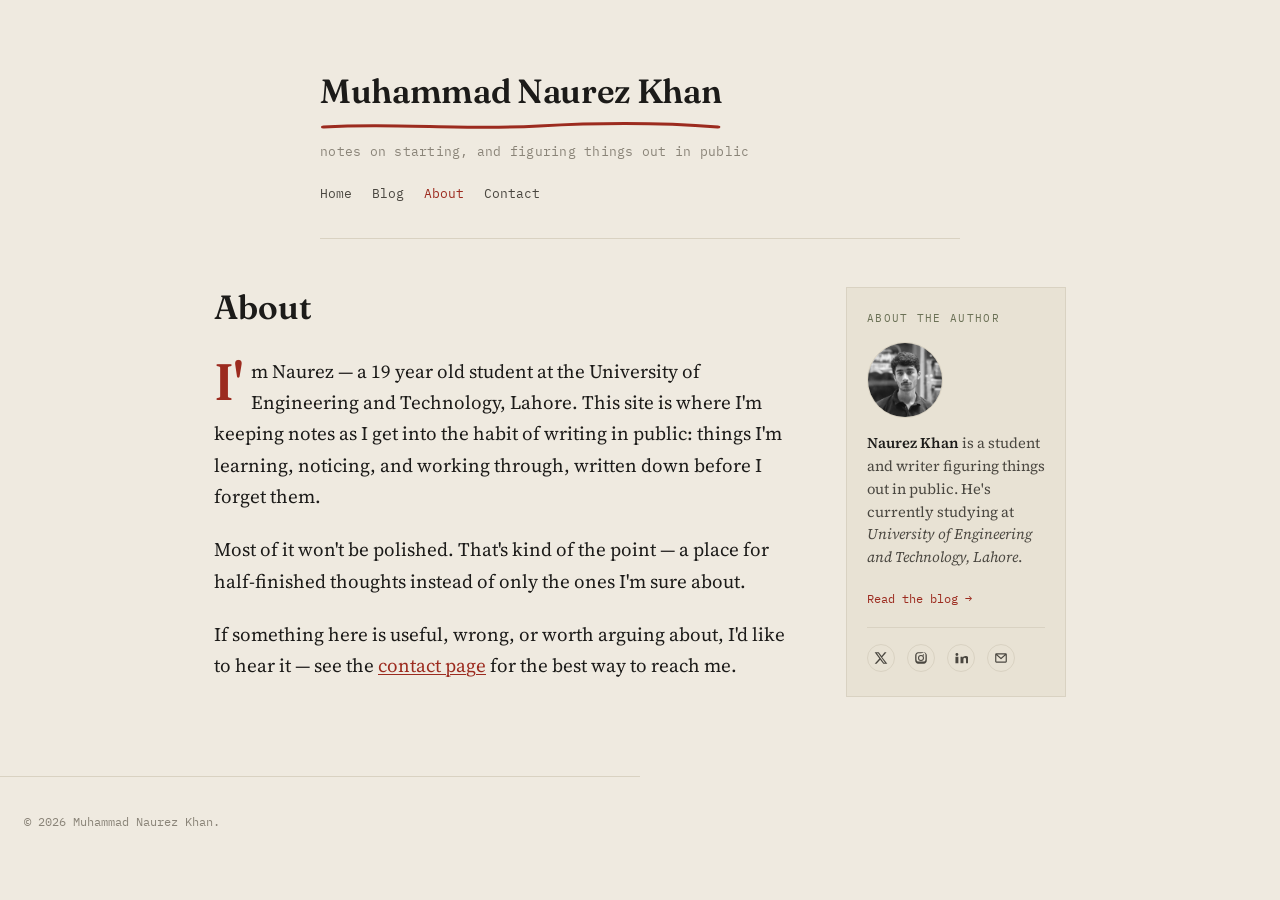
==== blog/about.html @ 8a97ceec "initial commit" ====
<!DOCTYPE html>
<html lang="en">
<head>
<meta charset="UTF-8">
<meta name="viewport" content="width=device-width, initial-scale=1.0">
<title>About — Muhammad Naurez Khan</title>
<link rel="shortcut icon" href="images/avatar.jpg" type="image/jpeg">
<link rel="icon" href="images/avatar.jpg" type="image/jpeg" sizes="any">
<link rel="apple-touch-icon" href="images/avatar.jpg" type="image/jpeg">
<link rel="stylesheet" href="css/style.css">
</head>
<body>

  <header class="site-header wrap">
    <a class="site-title-link" href="index.html">
      <h1 class="site-title">
        Muhammad Naurez Khan
        <svg viewBox="0 0 220 10" preserveAspectRatio="none">
          <path d="M2 6 C 40 2, 80 9, 120 5 S 190 2, 218 6" />
        </svg>
      </h1>
    </a>
    <p class="site-tagline">notes on starting, and figuring things out in public</p>
    <nav class="site-nav">
      <a href="index.html">Home</a>
      <a href="blog.html">Blog</a>
      <a href="about.html" class="active">About</a>
      <a href="contact.html">Contact</a>
    </nav>
  </header>

  <div class="layout">
    <main class="content">
      <article>
        <h1 class="page-title">About</h1>
        <div class="post-body">
          <p>
            I'm Naurez — a 19 year old student at the University of Engineering
            and Technology, Lahore. This site is where I'm keeping notes as I
            get into the habit of writing in public: things I'm learning,
            noticing, and working through, written down before I forget them.
          </p>
          <p>
            Most of it won't be polished. That's kind of the point — a place
            for half-finished thoughts instead of only the ones I'm sure about.
          </p>
          <p>
            If something here is useful, wrong, or worth arguing about, I'd
            like to hear it — see the <a href="contact.html">contact page</a>
            for the best way to reach me.
          </p>
        </div>
      </article>
    </main>

    <!-- Sidebar: stays put on screen while the page scrolls (position: sticky in css/style.css) -->
    <aside class="sidebar">
      <div class="about-card">
        <p class="about-label">About the author</p>
        <img class="about-avatar" src="images/avatar.jpg" alt="Muhammad Naurez Khan">
        <p class="about-bio">
          <strong>Naurez Khan</strong> is a student and writer figuring things
          out in public. He's currently studying at
          <em>University of Engineering and Technology, Lahore</em>.
        </p>
        <a class="about-more" href="blog.html">Read the blog →</a>
        <div class="about-social">
          <a href="#" aria-label="X / Twitter" title="X / Twitter">
            <svg viewBox="0 0 24 24"><path d="M18.244 2H21.5l-7.5 8.57L22.9 22h-6.9l-5.4-6.98L4.4 22H1.14l8.02-9.17L1.1 2h7.07l4.88 6.4L18.24 2Zm-1.2 18h1.9L7.02 4h-2l12.02 16Z"/></svg>
          </a>
          <a href="#" aria-label="Instagram" title="Instagram">
            <svg viewBox="0 0 24 24"><path d="M12 2c2.72 0 3.06.01 4.12.06 1.06.05 1.79.22 2.42.46.66.26 1.22.6 1.77 1.15.55.55.9 1.11 1.15 1.77.24.63.41 1.36.46 2.42.05 1.06.06 1.4.06 4.12s-.01 3.06-.06 4.12c-.05 1.06-.22 1.79-.46 2.42a4.9 4.9 0 0 1-1.15 1.77 4.9 4.9 0 0 1-1.77 1.15c-.63.24-1.36.41-2.42.46-1.06.05-1.4.06-4.12.06s-3.06-.01-4.12-.06c-1.06-.05-1.79-.22-2.42-.46a4.9 4.9 0 0 1-1.77-1.15 4.9 4.9 0 0 1-1.15-1.77c-.24-.63-.41-1.36-.46-2.42C2.01 15.06 2 14.72 2 12s.01-3.06.06-4.12c.05-1.06.22-1.79.46-2.42.26-.66.6-1.22 1.15-1.77A4.9 4.9 0 0 1 5.44 2.54c.63-.24 1.36-.41 2.42-.46C8.94 2.01 9.28 2 12 2Zm0 1.8c-2.67 0-2.99.01-4.04.06-.87.04-1.34.18-1.65.3-.42.16-.72.35-1.03.66-.31.31-.5.61-.66 1.03-.12.31-.26.78-.3 1.65C4.27 8.55 4.26 8.87 4.26 10c0 0 0 0 0 0-.01.03-.01.03 0 0 .01 3.13.02 3.45.06 4.5.04.87.18 1.34.3 1.65.16.42.35.72.66 1.03.31.31.61.5 1.03.66.31.12.78.26 1.65.3 1.05.05 1.37.06 4.04.06s2.99-.01 4.04-.06c.87-.04 1.34-.18 1.65-.3.42-.16.72-.35 1.03-.66.31-.31.5-.61.66-1.03.12-.31.26-.78.3-1.65.05-1.05.06-1.37.06-4.04s-.01-2.99-.06-4.04c-.04-.87-.18-1.34-.3-1.65a2.8 2.8 0 0 0-.66-1.03 2.8 2.8 0 0 0-1.03-.66c-.31-.12-.78-.26-1.65-.3C14.99 3.81 14.67 3.8 12 3.8Zm0 3.05a5.15 5.15 0 1 1 0 10.3 5.15 5.15 0 0 1 0-10.3Zm0 1.8a3.35 3.35 0 1 0 0 6.7 3.35 3.35 0 0 0 0-6.7Zm5.35-1.99a1.2 1.2 0 1 1-2.4 0 1.2 1.2 0 0 1 2.4 0Z"/></svg>
          </a>
          <a href="#" aria-label="LinkedIn" title="LinkedIn">
            <svg viewBox="0 0 24 24"><path d="M4.98 3.5a2.5 2.5 0 1 1 0 5 2.5 2.5 0 0 1 0-5ZM2.5 9.75h5V21h-5V9.75Zm7.5 0h4.79v1.54h.07c.67-1.23 2.3-2.53 4.73-2.53 5.06 0 6 3.16 6 7.27V21h-5v-5.98c0-1.43-.03-3.27-2.05-3.27-2.05 0-2.37 1.55-2.37 3.16V21h-5V9.75Z"/></svg>
          </a>
          <a href="mailto:you@example.com" aria-label="Email" title="Email">
            <svg viewBox="0 0 24 24"><path d="M2 6a2 2 0 0 1 2-2h16a2 2 0 0 1 2 2v12a2 2 0 0 1-2 2H4a2 2 0 0 1-2-2V6zm3.519 0L12 11.671 18.481 6H5.52zM20 7.329l-7.341 6.424a1 1 0 0 1-1.318 0L4 7.329V18h16V7.329z"/></svg>
          </a>
        </div>
      </div>
    </aside>
  </div>

  <footer class="site-footer wrap">
    <p>&copy; <span id="year"></span> Muhammad Naurez Khan.</p>
  </footer>

  <script>
    document.getElementById('year').textContent = new Date().getFullYear();
  </script>
</body>
</html>
---- blog/css/style.css ----
@import url('https://fonts.googleapis.com/css2?family=Fraunces:opsz,wght@9..144,400;9..144,500;9..144,600&family=Source+Serif+4:ital,wght@0,400;0,600;1,400&family=IBM+Plex+Mono:wght@400;500&display=swap');

:root {
  --paper: #efeae0;
  --paper-soft: #e8e2d4;
  --ink: #1c1b19;
  --ink-soft: #4a4740;
  --ink-faint: #8a8478;
  --stamp: #9c2b1f;
  --olive: #6b7156;
  --rule: #d9d2c2;
  --max-width: 640px;
  --wide-width: 900px;
  --sidebar-width: 220px;
}

* { box-sizing: border-box; }

html { -webkit-text-size-adjust: 100%; }

body {
  margin: 0;
  background: var(--paper);
  color: var(--ink);
  font-family: 'Source Serif 4', Georgia, serif;
  font-size: 19px;
  line-height: 1.65;
  -webkit-font-smoothing: antialiased;
}

a {
  color: var(--stamp);
  text-decoration-thickness: 1px;
  text-underline-offset: 2px;
}

a:hover { color: var(--ink); }

a:focus-visible,
button:focus-visible {
  outline: 2px solid var(--stamp);
  outline-offset: 3px;
}

.wrap {
  max-width: var(--max-width);
  margin: 0 auto;
  padding: 0 24px;
}

/* ---------- Site header (always full width, on top) ---------- */

.site-header {
  padding: 64px 0 32px;
  border-bottom: 1px solid var(--rule);
  margin-bottom: 48px;
  position: relative;
  z-index: 10;
}

.site-title-link {
  text-decoration: none;
  color: var(--ink);
  display: inline-block;
}

.site-title {
  font-family: 'Fraunces', serif;
  font-weight: 600;
  font-size: 2.1rem;
  letter-spacing: -0.01em;
  margin: 0;
  position: relative;
  display: inline-block;
}

/* Hand-drawn underline mark — the signature element */
.site-title svg {
  display: block;
  width: 100%;
  height: 10px;
  margin-top: 2px;
  overflow: visible;
}

.site-title svg path {
  stroke: var(--stamp);
  stroke-width: 3;
  fill: none;
  stroke-linecap: round;
}

.site-tagline {
  font-family: 'IBM Plex Mono', monospace;
  font-size: 0.8rem;
  color: var(--ink-faint);
  margin: 10px 0 20px;
  letter-spacing: 0.02em;
}

.site-nav {
  font-family: 'IBM Plex Mono', monospace;
  font-size: 0.82rem;
  display: flex;
  gap: 20px;
}

.site-nav a {
  color: var(--ink-soft);
  text-decoration: none;
  padding-bottom: 2px;
  border-bottom: none;
}

.site-nav a:hover,
.site-nav a.active {
  color: var(--stamp);
  border-bottom: none;
}

/* ---------- Page layout: content column + sticky sidebar ---------- */

.layout {
  max-width: var(--wide-width);
  margin: 0 auto;
  padding: 0 24px;
  display: grid;
  grid-template-columns: minmax(0, 1fr) var(--sidebar-width);
  gap: 56px;
  align-items: start;
}

.content {
  min-width: 0;
}

/* ---------- Sidebar / About the author ---------- */

.sidebar {
  position: sticky;
  top: 32px;
}

.about-card {
  border: 1px solid var(--rule);
  background: var(--paper-soft);
  padding: 22px 20px 24px;
}

.about-label {
  font-family: 'IBM Plex Mono', monospace;
  font-size: 0.68rem;
  letter-spacing: 0.12em;
  text-transform: uppercase;
  color: var(--olive);
  margin: 0 0 14px;
}

.about-avatar {
  width: 76px;
  height: 76px;
  border-radius: 50%;
  border: 1px solid var(--rule);
  display: block;
  margin: 0 0 14px;
  object-fit: cover;
  background: var(--paper);
}

.about-bio {
  font-size: 0.92rem;
  color: var(--ink-soft);
  margin: 0 0 12px;
  line-height: 1.55;
}

.about-bio strong {
  color: var(--ink);
  font-weight: 600;
}

.about-bio em {
  font-style: italic;
}

.about-more {
  font-family: 'IBM Plex Mono', monospace;
  font-size: 0.78rem;
  text-decoration: none;
  display: inline-block;
  margin-bottom: 18px;
}

.about-social {
  display: flex;
  gap: 12px;
  padding-top: 16px;
  border-top: 1px solid var(--rule);
}

.about-social a {
  color: var(--ink-soft);
  display: inline-flex;
  width: 28px;
  height: 28px;
  align-items: center;
  justify-content: center;
  border: 1px solid var(--rule);
  border-radius: 50%;
  transition: color 0.15s ease, border-color 0.15s ease;
}

.about-social a:hover {
  color: var(--stamp);
  border-color: var(--stamp);
}

.about-social svg {
  width: 14px;
  height: 14px;
  fill: currentColor;
}

/* ---------- Home page ---------- */

.intro {
  margin-bottom: 56px;
}

.intro p {
  font-size: 1.05rem;
  color: var(--ink-soft);
}

.section-label {
  font-family: 'IBM Plex Mono', monospace;
  font-size: 0.72rem;
  letter-spacing: 0.12em;
  text-transform: uppercase;
  color: var(--olive);
  margin: 0 0 18px;
}

.post-preview {
  border-top: 1px solid var(--rule);
  padding: 28px 0;
}

.post-preview:first-of-type { border-top: none; padding-top: 0; }

.post-preview-thumb {
  width: 100%;
  max-height: 260px;
  object-fit: cover;
  border: 1px solid var(--rule);
  margin: 0 0 16px;
  display: block;
}

.post-preview-title {
  font-family: 'Fraunces', serif;
  font-weight: 600;
  font-size: 1.5rem;
  margin: 0 0 6px;
  line-height: 1.25;
}

.post-preview-title a {
  color: var(--ink);
  text-decoration: none;
}

.post-preview-title a:hover { color: var(--stamp); }

.post-meta {
  font-family: 'IBM Plex Mono', monospace;
  font-size: 0.75rem;
  color: var(--ink-faint);
  margin-bottom: 10px;
}

.post-excerpt {
  color: var(--ink-soft);
  margin: 0 0 8px;
}

.read-more {
  font-family: 'IBM Plex Mono', monospace;
  font-size: 0.8rem;
  text-decoration: none;
}

.archive-link {
  display: inline-block;
  margin-top: 8px;
  font-family: 'IBM Plex Mono', monospace;
  font-size: 0.82rem;
}

/* ---------- Single post page ---------- */

.post-title {
  font-family: 'Fraunces', serif;
  font-weight: 600;
  font-size: 2.1rem;
  line-height: 1.2;
  margin: 0 0 12px;
}

.post-tags {
  display: flex;
  gap: 8px;
  margin-bottom: 32px;
}

.post-tag {
  font-family: 'IBM Plex Mono', monospace;
  font-size: 0.7rem;
  letter-spacing: 0.04em;
  color: var(--olive);
  border: 1px solid var(--rule);
  border-radius: 3px;
  padding: 2px 8px;
}

.post-cover {
  width: 100%;
  max-height: 420px;
  object-fit: cover;
  border: 1px solid var(--rule);
  margin: 0 0 32px;
  display: block;
}

.post-body p {
  margin: 0 0 22px;
}

.post-body p:first-of-type::first-letter {
  font-family: 'Fraunces', serif;
  font-size: 3.2rem;
  font-weight: 600;
  float: left;
  line-height: 0.8;
  padding: 6px 8px 0 0;
  color: var(--stamp);
}

.post-image {
  margin: 0 0 28px;
}

.post-image img {
  width: 100%;
  display: block;
  border: 1px solid var(--rule);
}

.post-image figcaption {
  font-family: 'IBM Plex Mono', monospace;
  font-size: 0.75rem;
  color: var(--ink-faint);
  margin-top: 8px;
}

/* ---------- Static pages (About / Contact) ---------- */

.page-title {
  font-family: 'Fraunces', serif;
  font-weight: 600;
  font-size: 2.1rem;
  line-height: 1.2;
  margin: 0 0 28px;
}

.page-body p {
  margin: 0 0 22px;
  color: var(--ink-soft);
}

.contact-links {
  list-style: none;
  margin: 28px 0 0;
  padding: 24px 0 0;
  border-top: 1px solid var(--rule);
}

.contact-links li { margin-bottom: 10px; }

.contact-links a {
  text-decoration: none;
}

.contact-links .label {
  font-family: 'IBM Plex Mono', monospace;
  font-size: 0.72rem;
  letter-spacing: 0.08em;
  text-transform: uppercase;
  color: var(--olive);
  display: inline-block;
  width: 90px;
}

/* ---------- Pagination ---------- */

.pagination {
  display: flex;
  justify-content: space-between;
  align-items: flex-start;
  gap: 20px;
  margin-top: 56px;
  padding-top: 28px;
  border-top: 1px solid var(--rule);
  font-family: 'IBM Plex Mono', monospace;
  font-size: 0.85rem;
}

.pagination a {
  text-decoration: none;
  color: var(--ink-soft);
  max-width: 45%;
}

.pagination a:hover { color: var(--stamp); }

.pagination .direction {
  display: block;
  font-size: 0.7rem;
  color: var(--ink-faint);
  margin-bottom: 4px;
}

.pagination .older { text-align: right; margin-left: auto; }

.pagination .placeholder {
  color: var(--ink-faint);
  font-size: 0.8rem;
}

/* ---------- Footer ---------- */

.site-footer {
  margin: 72px 0 48px;
  padding-top: 24px;
  border-top: 1px solid var(--rule);
  font-family: 'IBM Plex Mono', monospace;
  font-size: 0.72rem;
  color: var(--ink-faint);
}

/* ---------- States ---------- */

.loading-state,
.empty-state {
  font-family: 'IBM Plex Mono', monospace;
  font-size: 0.85rem;
  color: var(--ink-faint);
  padding: 40px 0;
}

/* ---------- Responsive ---------- */

@media (max-width: 760px) {
  .layout {
    grid-template-columns: 1fr;
    gap: 40px;
  }

  .sidebar {
    position: static;
  }

  .about-card {
    display: grid;
    grid-template-columns: auto 1fr;
    column-gap: 16px;
    row-gap: 10px;
    align-items: start;
  }

  .about-label { grid-column: 1 / -1; margin-bottom: 4px; }
  .about-avatar { margin-bottom: 0; grid-row: 2 / 4; }
  .about-bio { margin-bottom: 0; }
  .about-more { margin-bottom: 0; }
  .about-social { grid-column: 1 / -1; }
}

@media (max-width: 480px) {
  body { font-size: 17px; }
  .site-title { font-size: 1.7rem; }
  .post-title { font-size: 1.6rem; }
  .site-header { padding: 40px 0 24px; }
}
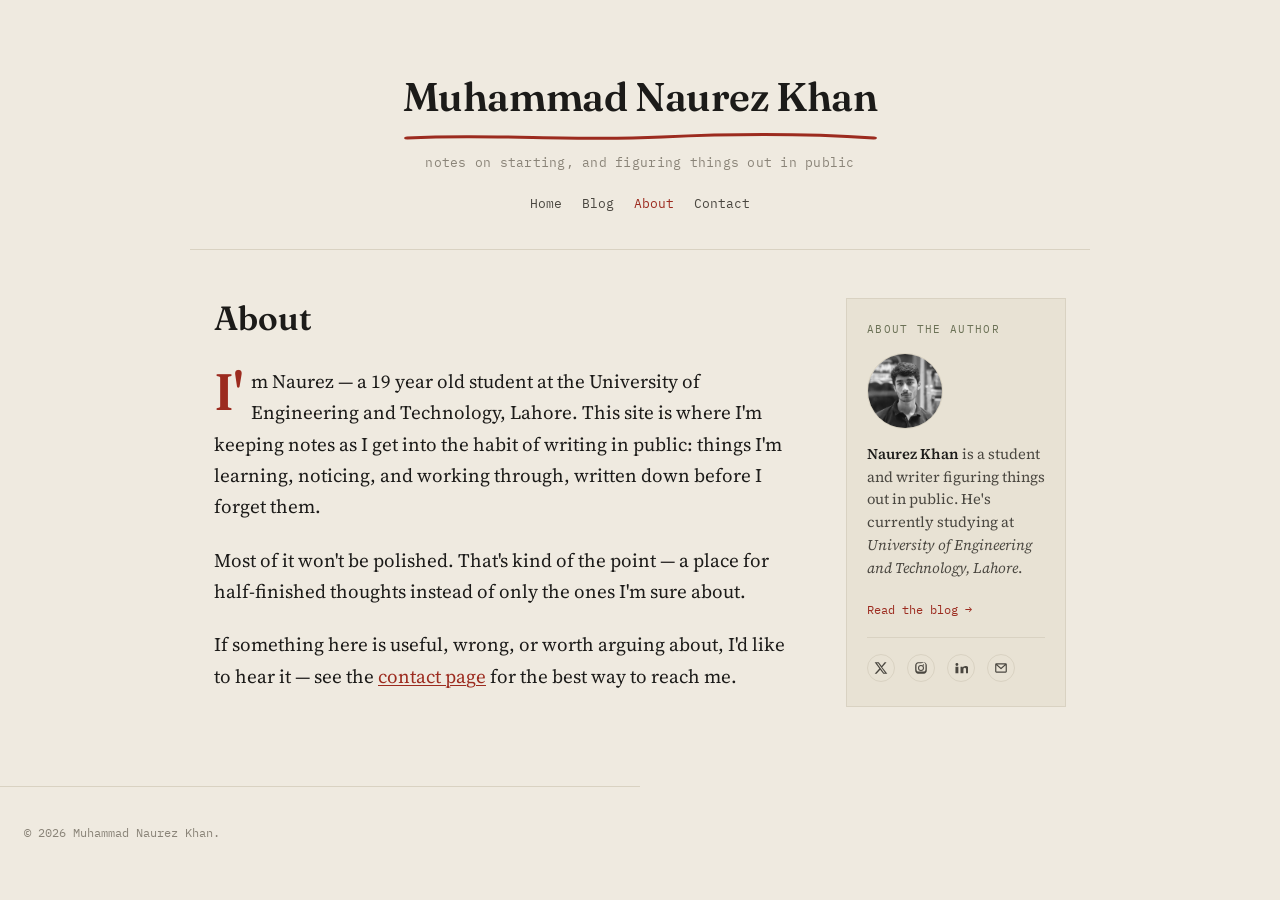
==== commit e260706b: "Add Kit newsletter invitation" ====
--- a/blog/about.html
+++ b/blog/about.html
@@ -89,5 +89,6 @@
   <script>
     document.getElementById('year').textContent = new Date().getFullYear();
   </script>
+  <script async data-uid="f42b44fe01" src="https://muhammad-naurez-khan.kit.com/f42b44fe01/index.js"></script>
 </body>
 </html>
--- a/blog/css/style.css
+++ b/blog/css/style.css
@@ -13,7 +13,6 @@
   --wide-width: 900px;
   --sidebar-width: 220px;
 }
-
 * { box-sizing: border-box; }
 
 html { -webkit-text-size-adjust: 100%; }
@@ -51,27 +50,34 @@
 /* ---------- Site header (always full width, on top) ---------- */
 
 .site-header {
-  padding: 64px 0 32px;
+  max-width: var(--wide-width);
+  padding: 64px 24px 32px;
   border-bottom: 1px solid var(--rule);
-  margin-bottom: 48px;
+  margin: 0 auto 48px;
   position: relative;
   z-index: 10;
+  display: flex;
+  flex-direction: column;
+  align-items: center;
+  text-align: center;
 }
 
 .site-title-link {
   text-decoration: none;
   color: var(--ink);
   display: inline-block;
+  margin: 0;
 }
 
 .site-title {
   font-family: 'Fraunces', serif;
   font-weight: 600;
-  font-size: 2.1rem;
+  font-size: 2.5rem;
   letter-spacing: -0.01em;
   margin: 0;
   position: relative;
   display: inline-block;
+  white-space: nowrap;
 }
 
 /* Hand-drawn underline mark — the signature element */
@@ -94,7 +100,7 @@
   font-family: 'IBM Plex Mono', monospace;
   font-size: 0.8rem;
   color: var(--ink-faint);
-  margin: 10px 0 20px;
+  margin: 10px auto 20px;
   letter-spacing: 0.02em;
 }
 
@@ -102,7 +108,9 @@
   font-family: 'IBM Plex Mono', monospace;
   font-size: 0.82rem;
   display: flex;
+  justify-content: center;
   gap: 20px;
+  width: 100%;
 }
 
 .site-nav a {
@@ -373,6 +381,10 @@
   margin: 0 0 28px;
 }
 
+.contact-links a {
+  font-size: 0.95rem;
+}
+
 .page-body p {
   margin: 0 0 22px;
   color: var(--ink-soft);
@@ -487,7 +499,8 @@
 
 @media (max-width: 480px) {
   body { font-size: 17px; }
-  .site-title { font-size: 1.7rem; }
+  .site-title { font-size: 1.55rem; white-space: nowrap; }
   .post-title { font-size: 1.6rem; }
-  .site-header { padding: 40px 0 24px; }
-}
+  .site-header { padding: 40px 24px 24px; }
+  .contact-links a { font-size: 0.88rem; }
+}
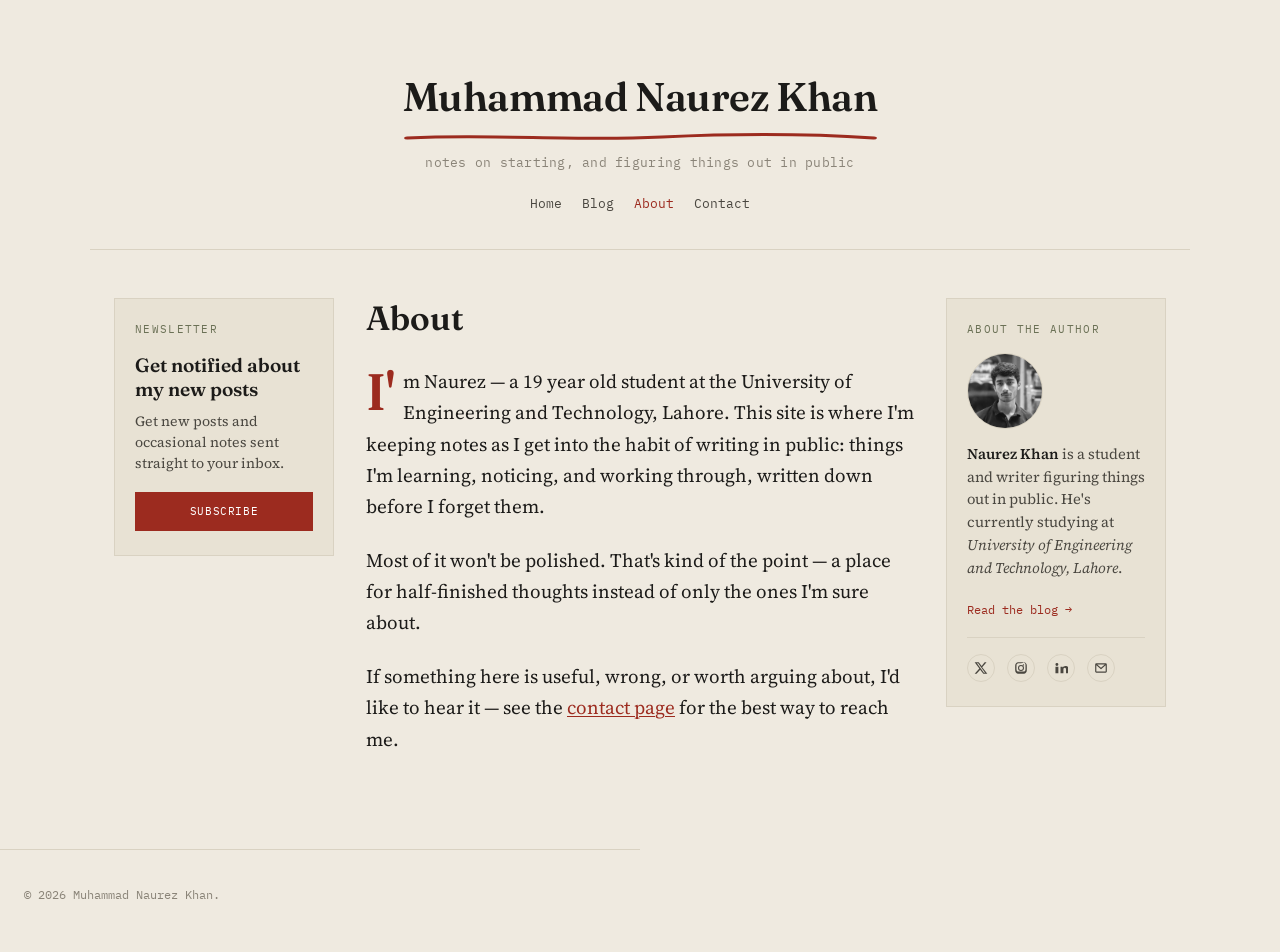
==== commit eec2fab9: "Replace Kit popup with newsletter sidebar" ====
--- a/blog/about.html
+++ b/blog/about.html
@@ -30,6 +30,18 @@
   </header>
 
   <div class="layout">
+    <aside class="newsletter-sidebar" aria-label="Newsletter">
+      <div class="newsletter-card">
+        <p class="newsletter-label">Newsletter</p>
+        <h2 class="newsletter-title">Get notified about my new posts</h2>
+        <p class="newsletter-copy">
+          Get new posts and occasional notes sent straight to your inbox.
+        </p>
+        <a class="newsletter-button" href="https://muhammad-naurez-khan.kit.com/" target="_blank" rel="noopener noreferrer">
+          Subscribe
+        </a>
+      </div>
+    </aside>
     <main class="content">
       <article>
         <h1 class="page-title">About</h1>
@@ -89,6 +101,5 @@
   <script>
     document.getElementById('year').textContent = new Date().getFullYear();
   </script>
-  <script async data-uid="f42b44fe01" src="https://muhammad-naurez-khan.kit.com/f42b44fe01/index.js"></script>
 </body>
 </html>
--- a/blog/css/style.css
+++ b/blog/css/style.css
@@ -10,8 +10,9 @@
   --olive: #6b7156;
   --rule: #d9d2c2;
   --max-width: 640px;
-  --wide-width: 900px;
+  --wide-width: 1100px;
   --sidebar-width: 220px;
+  --newsletter-width: var(--sidebar-width);
 }
 * { box-sizing: border-box; }
 
@@ -126,15 +127,15 @@
   border-bottom: none;
 }
 
-/* ---------- Page layout: content column + sticky sidebar ---------- */
+/* ---------- Page layout: newsletter + content + author ---------- */
 
 .layout {
   max-width: var(--wide-width);
   margin: 0 auto;
   padding: 0 24px;
   display: grid;
-  grid-template-columns: minmax(0, 1fr) var(--sidebar-width);
-  gap: 56px;
+  grid-template-columns: var(--newsletter-width) minmax(0, 1fr) var(--sidebar-width);
+  gap: 32px;
   align-items: start;
 }
 
@@ -149,10 +150,63 @@
   top: 32px;
 }
 
-.about-card {
+.newsletter-sidebar {
+  position: sticky;
+  top: 32px;
+}
+
+.about-card,
+.newsletter-card {
+  width: 100%;
   border: 1px solid var(--rule);
   background: var(--paper-soft);
   padding: 22px 20px 24px;
+}
+
+.newsletter-label {
+  font-family: 'IBM Plex Mono', monospace;
+  font-size: 0.68rem;
+  letter-spacing: 0.12em;
+  text-transform: uppercase;
+  color: var(--olive);
+  margin: 0 0 14px;
+}
+
+.newsletter-title {
+  margin: 0 0 10px;
+  color: var(--ink);
+  font-family: 'Fraunces', Georgia, serif;
+  font-size: 1.2rem;
+  line-height: 1.25;
+  font-weight: 600;
+}
+
+.newsletter-copy {
+  margin: 0 0 18px;
+  color: var(--ink-soft);
+  font-size: 0.88rem;
+  line-height: 1.5;
+}
+
+.newsletter-button {
+  display: block;
+  padding: 11px 12px;
+  background: var(--stamp);
+  color: #fff;
+  border: 1px solid var(--stamp);
+  font-family: 'IBM Plex Mono', monospace;
+  font-size: 0.68rem;
+  line-height: 1.4;
+  letter-spacing: 0.06em;
+  text-align: center;
+  text-decoration: none;
+  text-transform: uppercase;
+}
+
+.newsletter-button:hover {
+  background: var(--ink);
+  border-color: var(--ink);
+  color: #fff;
 }
 
 .about-label {
@@ -472,6 +526,27 @@
 
 /* ---------- Responsive ---------- */
 
+@media (max-width: 900px) {
+  .layout {
+    grid-template-columns: 1fr;
+    gap: 40px;
+  }
+
+  .content { order: 1; }
+
+  .newsletter-sidebar {
+    order: 2;
+    position: static;
+    width: 100%;
+    max-width: 440px;
+  }
+
+  .sidebar {
+    order: 3;
+    position: static;
+  }
+}
+
 @media (max-width: 760px) {
   .layout {
     grid-template-columns: 1fr;
@@ -480,6 +555,10 @@
 
   .sidebar {
     position: static;
+  }
+
+  .newsletter-sidebar {
+    max-width: none;
   }
 
   .about-card {
@@ -495,6 +574,10 @@
   .about-bio { margin-bottom: 0; }
   .about-more { margin-bottom: 0; }
   .about-social { grid-column: 1 / -1; }
+
+  .newsletter-card {
+    max-width: none;
+  }
 }
 
 @media (max-width: 480px) {
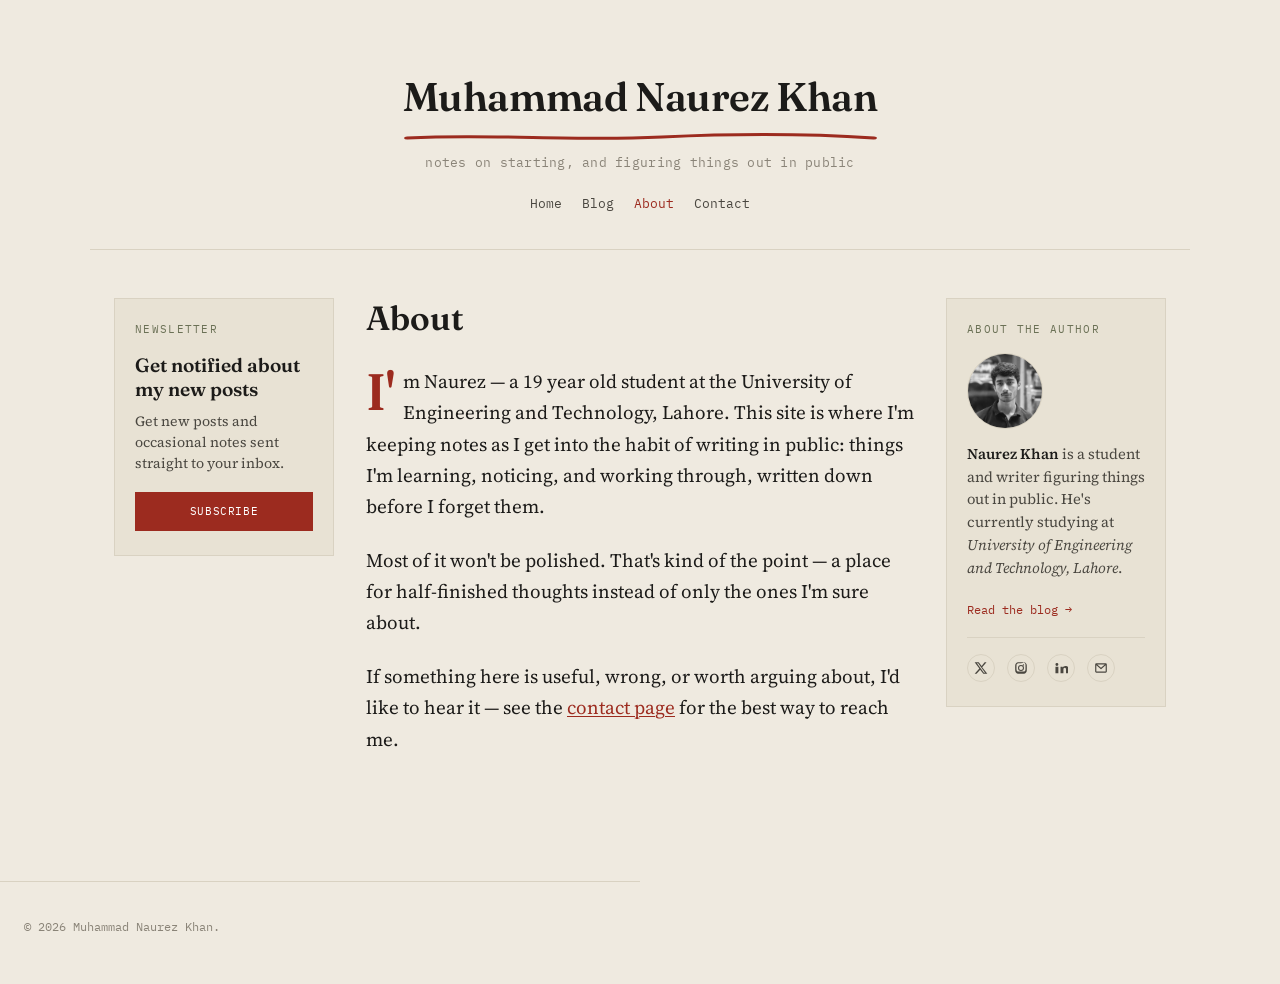
==== commit 6a74dc2a: "Fix desktop sidebar cards in place" ====
--- a/blog/about.html
+++ b/blog/about.html
@@ -37,7 +37,7 @@
         <p class="newsletter-copy">
           Get new posts and occasional notes sent straight to your inbox.
         </p>
-        <a class="newsletter-button" href="https://muhammad-naurez-khan.kit.com/" target="_blank" rel="noopener noreferrer">
+        <a class="newsletter-button" href="https://newsletter.naurez.co/" target="_blank" rel="noopener noreferrer">
           Subscribe
         </a>
       </div>
@@ -65,7 +65,7 @@
       </article>
     </main>
 
-    <!-- Sidebar: stays put on screen while the page scrolls (position: sticky in css/style.css) -->
+    <!-- Sidebar card stays fixed on desktop while the main content scrolls. -->
     <aside class="sidebar">
       <div class="about-card">
         <p class="about-label">About the author</p>
--- a/blog/css/style.css
+++ b/blog/css/style.css
@@ -132,7 +132,7 @@
 .layout {
   max-width: var(--wide-width);
   margin: 0 auto;
-  padding: 0 24px;
+  padding: 0 24px 32px;
   display: grid;
   grid-template-columns: var(--newsletter-width) minmax(0, 1fr) var(--sidebar-width);
   gap: 32px;
@@ -145,19 +145,17 @@
 
 /* ---------- Sidebar / About the author ---------- */
 
-.sidebar {
-  position: sticky;
-  top: 32px;
-}
-
+.sidebar,
 .newsletter-sidebar {
-  position: sticky;
-  top: 32px;
+  align-self: start;
+  height: max-content;
+  z-index: 2;
 }
 
 .about-card,
 .newsletter-card {
-  width: 100%;
+  position: fixed;
+  width: var(--sidebar-width);
   border: 1px solid var(--rule);
   background: var(--paper-soft);
   padding: 22px 20px 24px;
@@ -545,6 +543,12 @@
     order: 3;
     position: static;
   }
+
+  .about-card,
+  .newsletter-card {
+    position: static;
+    width: 100%;
+  }
 }
 
 @media (max-width: 760px) {
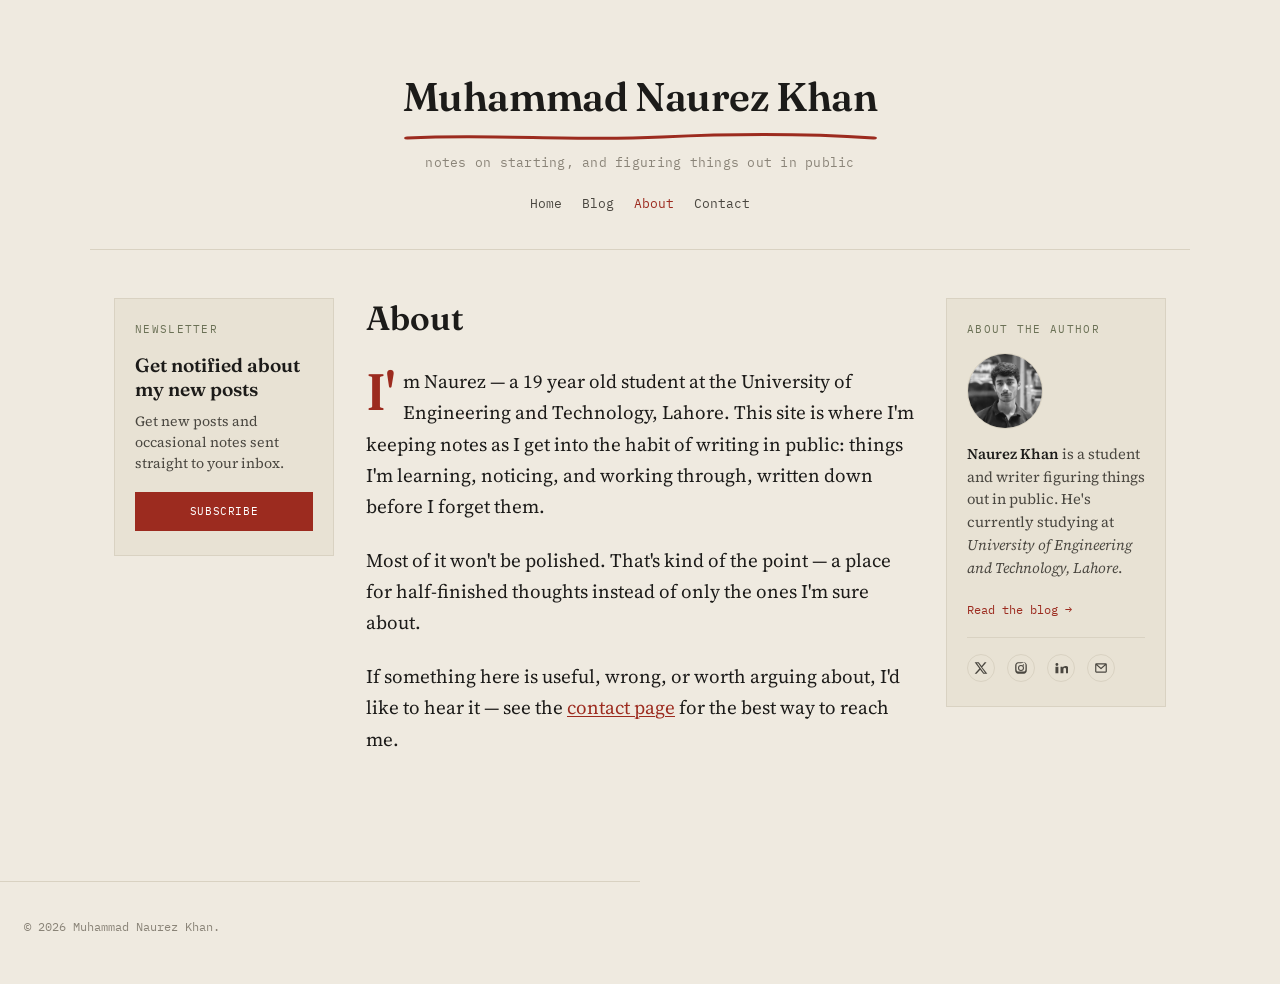
==== commit fb51a2bc: "Restore sticky blog sidebars" ====
--- a/blog/about.html
+++ b/blog/about.html
@@ -65,7 +65,7 @@
       </article>
     </main>
 
-    <!-- Sidebar card stays fixed on desktop while the main content scrolls. -->
+    <!-- Sidebar sticks near the top of the viewport while the page scrolls. -->
     <aside class="sidebar">
       <div class="about-card">
         <p class="about-label">About the author</p>
--- a/blog/css/style.css
+++ b/blog/css/style.css
@@ -147,6 +147,8 @@
 
 .sidebar,
 .newsletter-sidebar {
+  position: sticky;
+  top: 32px;
   align-self: start;
   height: max-content;
   z-index: 2;
@@ -154,8 +156,7 @@
 
 .about-card,
 .newsletter-card {
-  position: fixed;
-  width: var(--sidebar-width);
+  width: 100%;
   border: 1px solid var(--rule);
   background: var(--paper-soft);
   padding: 22px 20px 24px;
@@ -396,7 +397,7 @@
   margin: 0 0 22px;
 }
 
-.post-body p:first-of-type::first-letter {
+.post-body > p:first-of-type::first-letter {
   font-family: 'Fraunces', serif;
   font-size: 3.2rem;
   font-weight: 600;
@@ -404,6 +405,25 @@
   line-height: 0.8;
   padding: 6px 8px 0 0;
   color: var(--stamp);
+}
+
+.post-body blockquote {
+  margin: 26px 0 26px 2rem;
+  padding: 0 0 0 18px;
+  border-left: 2px solid var(--stamp);
+  background: transparent;
+  color: var(--ink-soft);
+  font-size: 0.95em;
+  font-style: normal;
+  line-height: 1.6;
+}
+
+.post-body blockquote p {
+  margin: 0;
+}
+
+.post-body blockquote p + p {
+  margin-top: 12px;
 }
 
 .post-image {
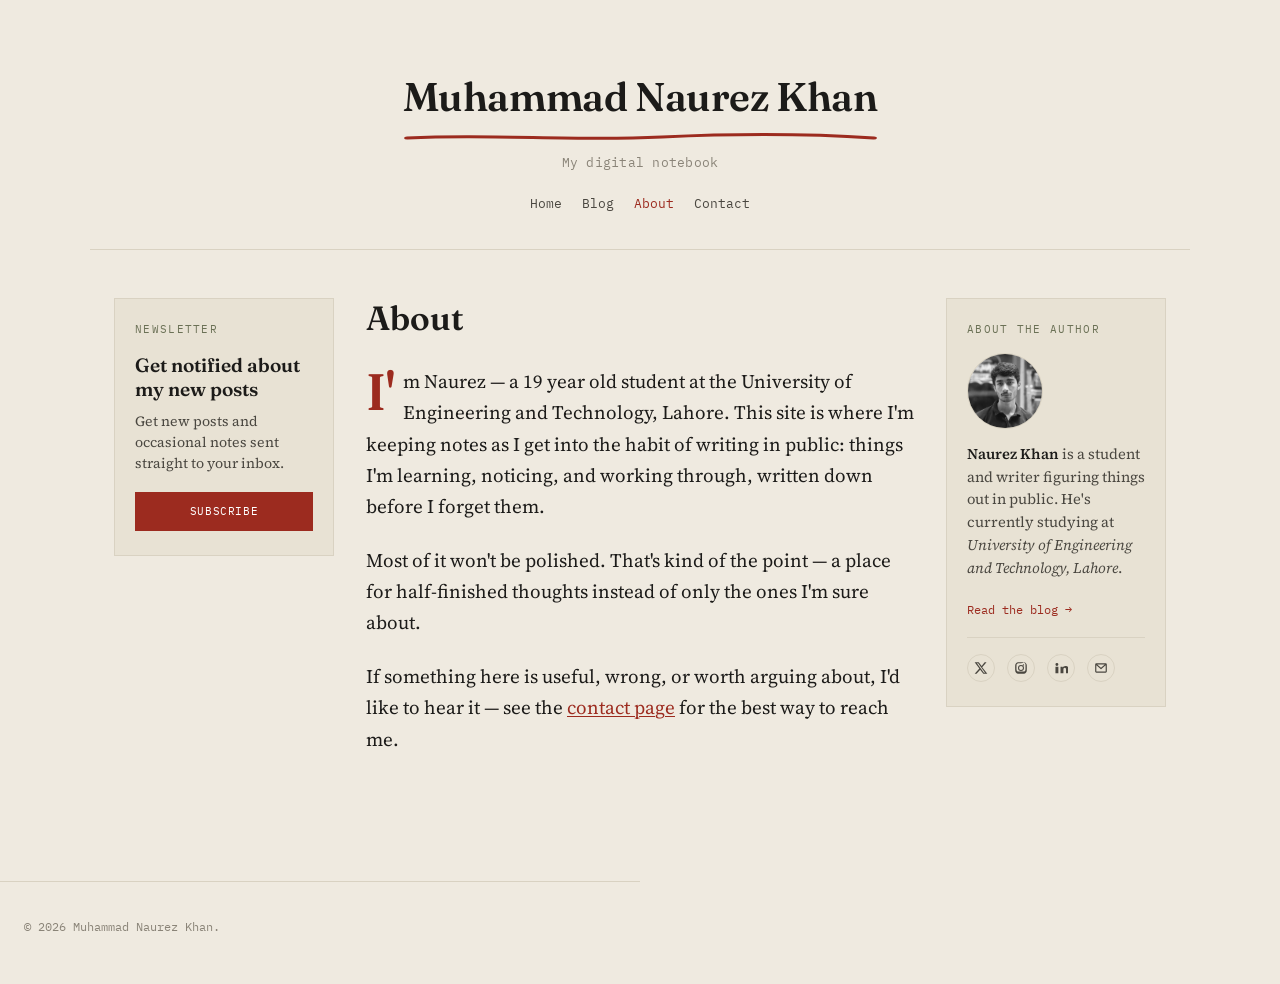
==== commit 9cef4a73: "Update site tagline" ====
--- a/blog/about.html
+++ b/blog/about.html
@@ -20,7 +20,7 @@
         </svg>
       </h1>
     </a>
-    <p class="site-tagline">notes on starting, and figuring things out in public</p>
+    <p class="site-tagline">My digital notebook</p>
     <nav class="site-nav">
       <a href="index.html">Home</a>
       <a href="blog.html">Blog</a>
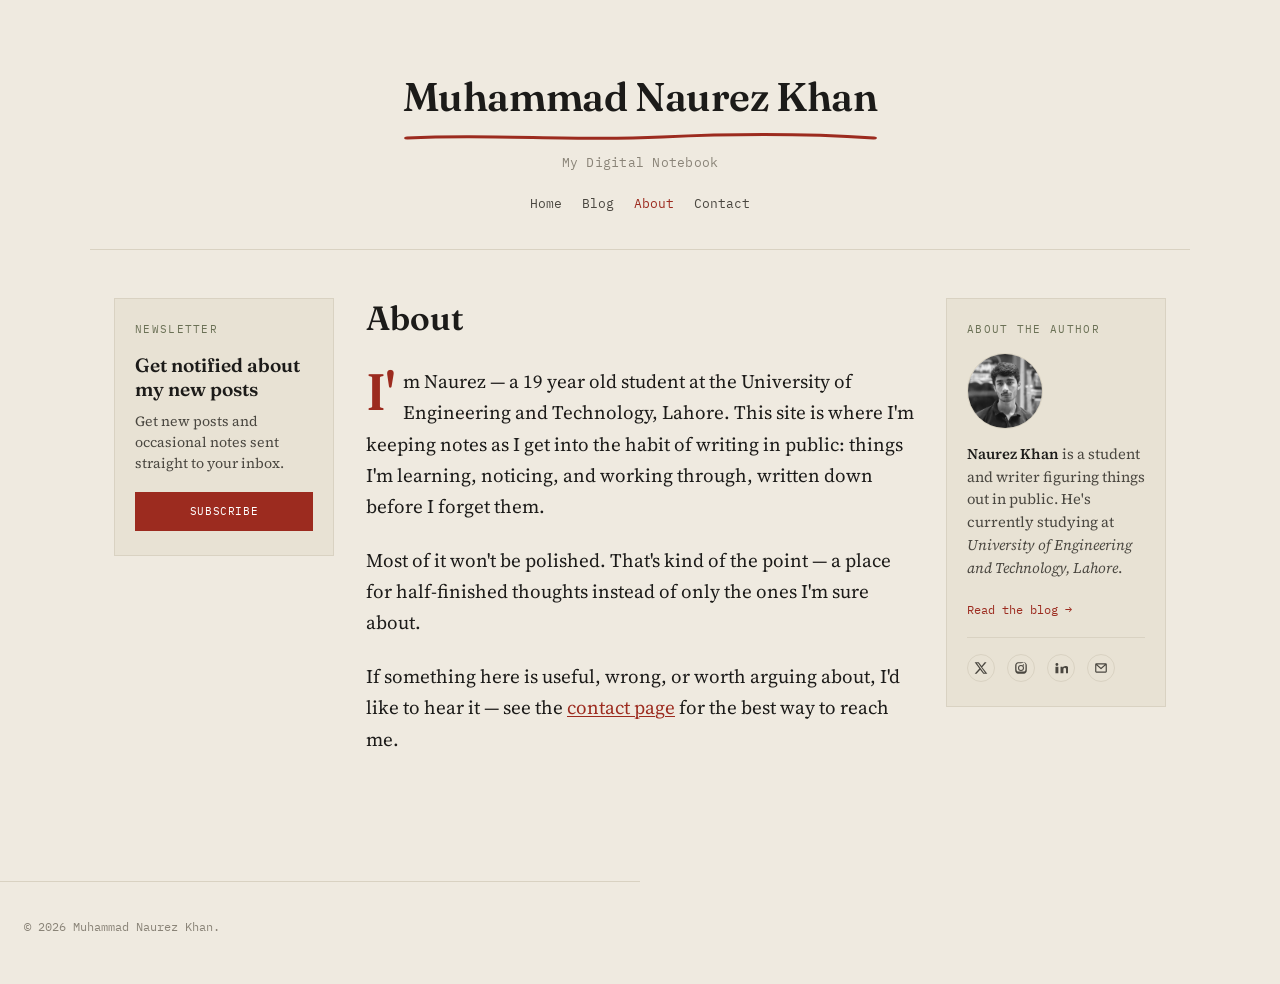
==== commit ec648f98: "Capitalize site tagline" ====
--- a/blog/about.html
+++ b/blog/about.html
@@ -20,7 +20,7 @@
         </svg>
       </h1>
     </a>
-    <p class="site-tagline">My digital notebook</p>
+    <p class="site-tagline">My Digital Notebook</p>
     <nav class="site-nav">
       <a href="index.html">Home</a>
       <a href="blog.html">Blog</a>
